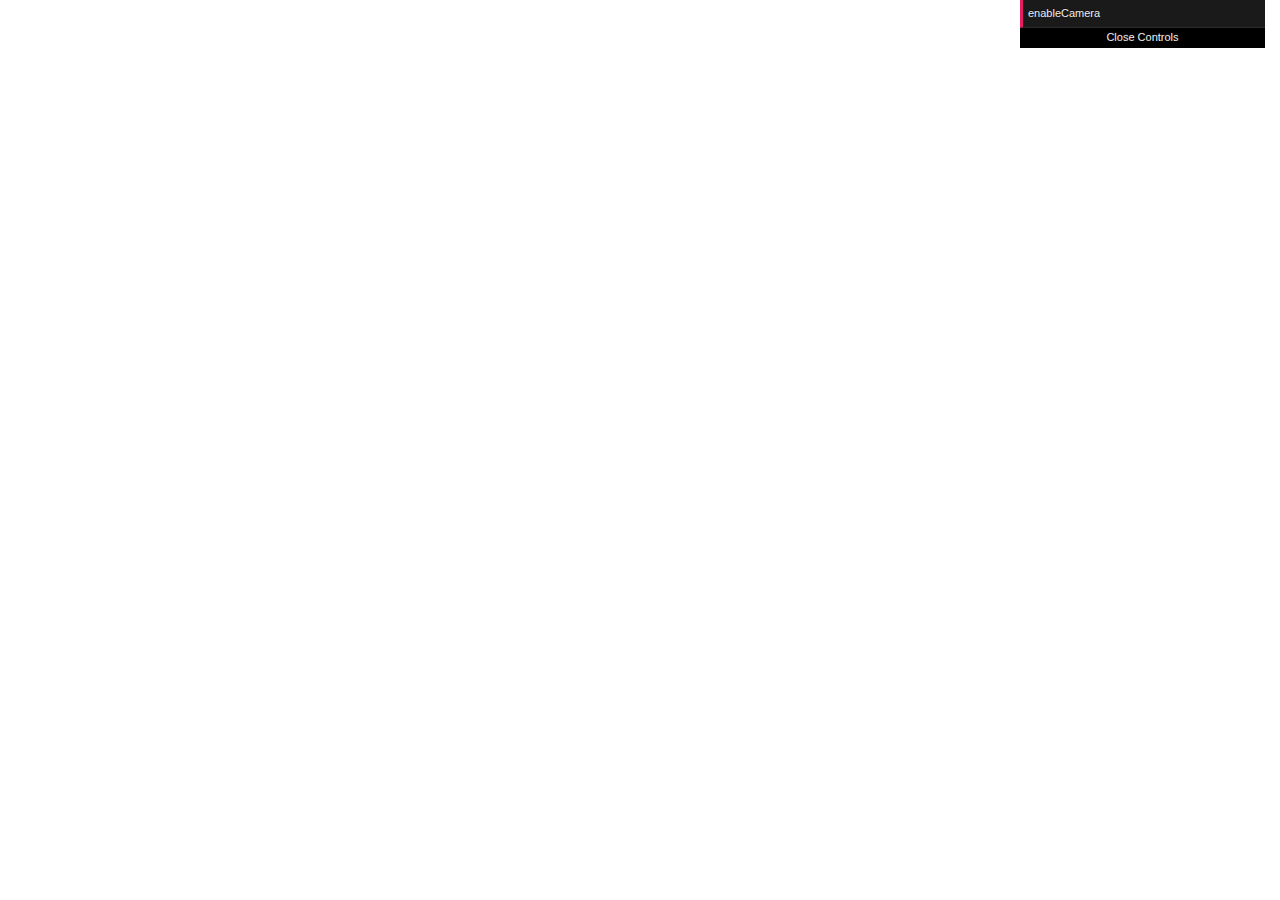
==== index.html @ 10839d5e "prvi commit, gravitacija, jump in progress, kolizija, placeholder scena, soundtrack" ====
<!DOCTYPE html>
<html>
<head>
    <title>Blast Jumper</title>

    <link rel="stylesheet" type="text/css" href="/common/style.css">

    <script type="text/javascript" src="/lib/gl-matrix-min.js"></script>
    <script type="text/javascript" src="/lib/dat.gui.min.js"></script>
    <script type="module" src="game/game.js"></script>
</head>
<body>
    <div class="fullscreen">
        <canvas id ="cnvs"></canvas>
    </div>
    <script>
        let playing = 0;
        soundtrack = new Audio("soundtrack.mp3")
        document.getElementById("cnvs").addEventListener("click", function (){
            if(playing == 0){
                playing == 1
                soundtrack.play();
            }
        })
        soundtrack.addEventListener('ended', function (){
            soundtrack.play()
        })
    </script>
</body>
</html>
---- common/style.css ----
body, html {
    margin: 0;
    padding: 0;
}

* {
    font-family: sans-serif;
}

.fullscreen {
    width: 100vw;
    height: 100vh;
    overflow: hidden;
}

.fullscreen > * {
    width: 100%;
    height: 100%;
}

.overlay {
    position: fixed;
    left: 20px;
    top: 20px;
}

a.back {
    display: block;
    padding: 5px 10px;
    background: #fff;
    border: 1px solid #ccc;
    cursor: pointer;
    text-decoration: none;
    color: #000;
}

a.back:hover {
    background: #ddd;
}
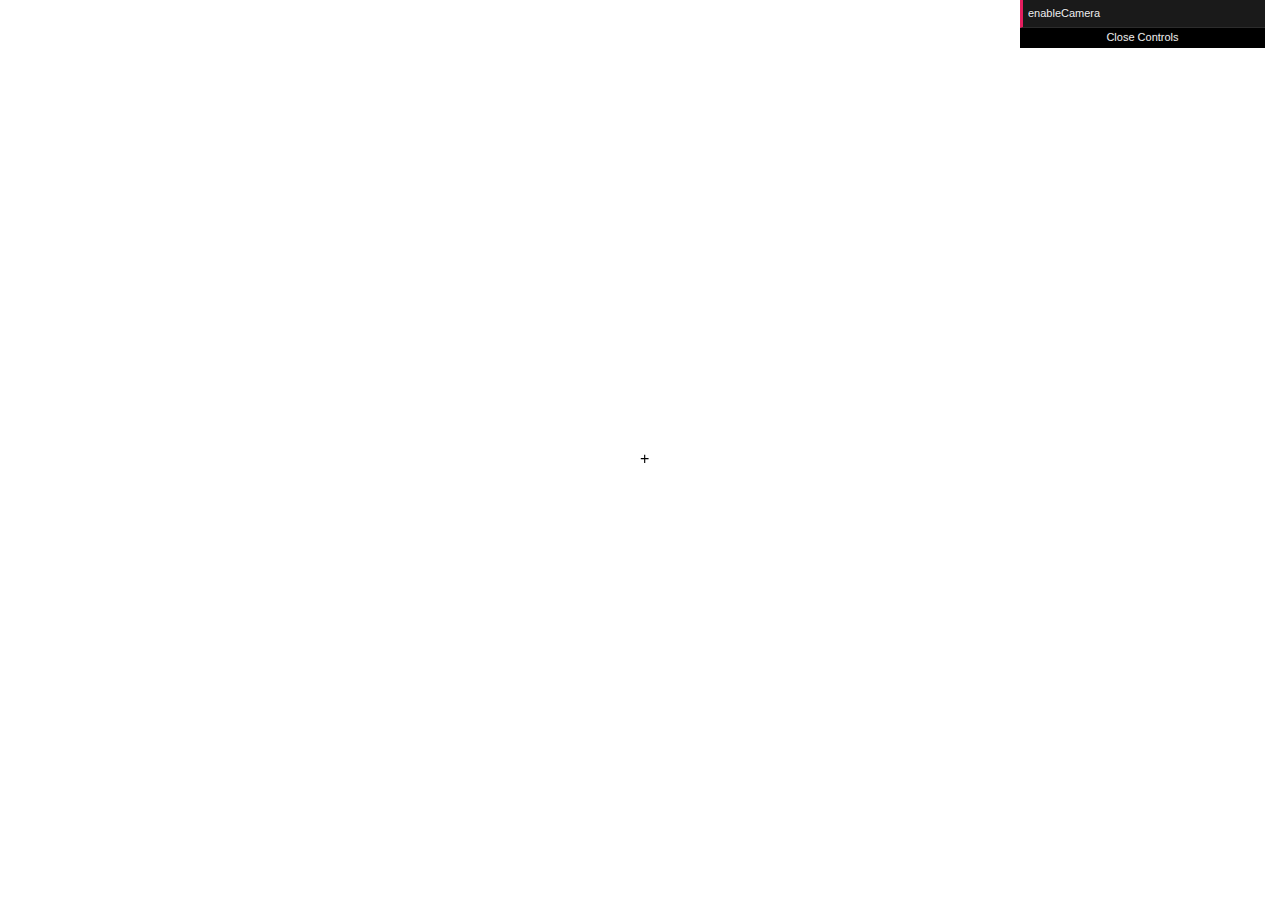
==== commit e6c205df: "bug fixes" ====
--- a/index.html
+++ b/index.html
@@ -8,18 +8,27 @@
     <script type="text/javascript" src="/lib/gl-matrix-min.js"></script>
     <script type="text/javascript" src="/lib/dat.gui.min.js"></script>
     <script type="module" src="game/game.js"></script>
+    <style>
+        .overlay {
+        position: fixed;
+        left: 50%;
+        top: 50%;
+    }</style>
 </head>
 <body>
+<div class = "overlay">+</div>
     <div class="fullscreen">
         <canvas id ="cnvs"></canvas>
     </div>
     <script>
+        let jmpable = true;
+        let accM = 0;
         let playing = 0;
         soundtrack = new Audio("soundtrack.mp3")
         document.getElementById("cnvs").addEventListener("click", function (){
             if(playing == 0){
                 playing == 1
-                soundtrack.play();
+                //soundtrack.play();
             }
         })
         soundtrack.addEventListener('ended', function (){
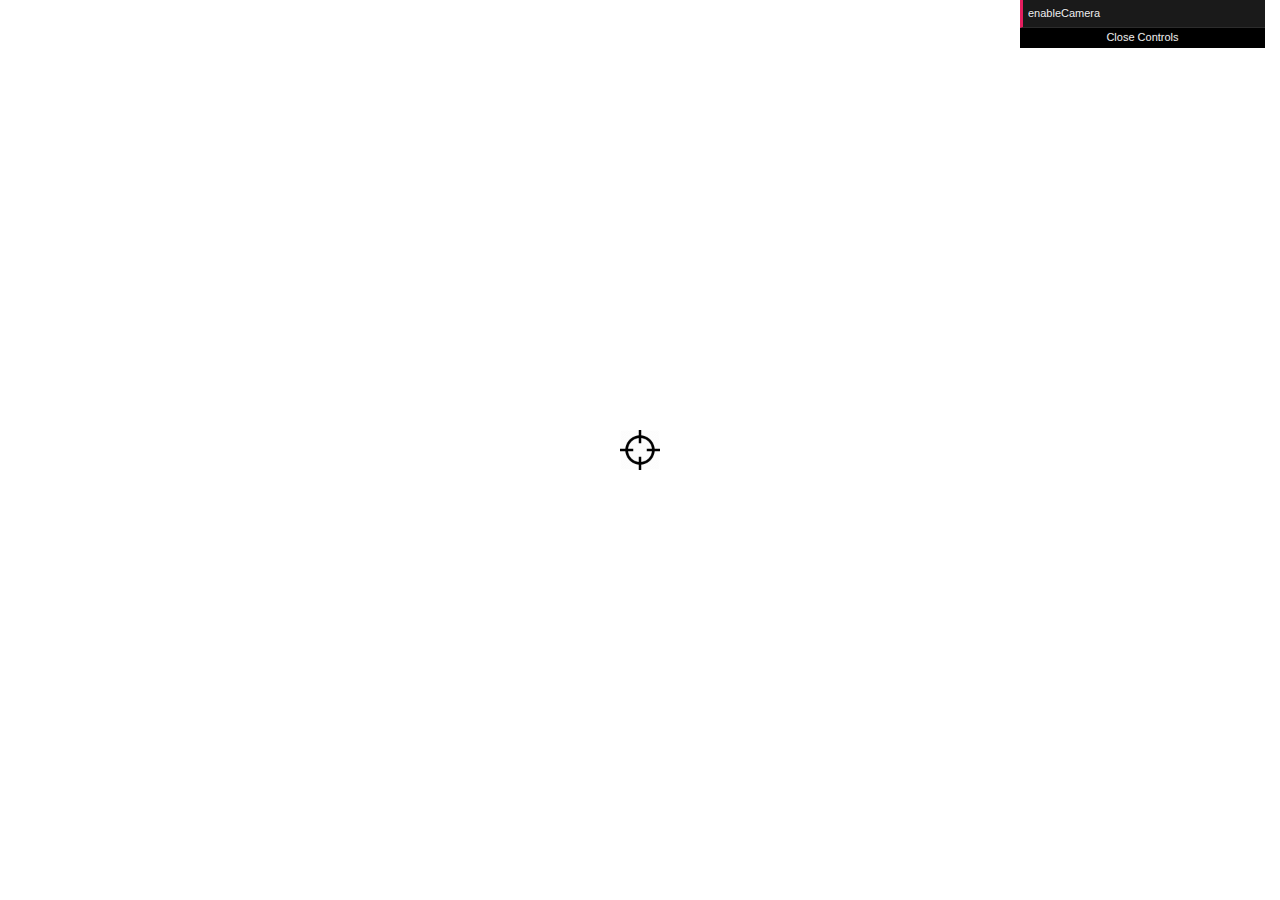
==== commit 024761ae: "scena, gravity blast tweaks, premikanje s platformo, crosshair final" ====
--- a/index.html
+++ b/index.html
@@ -13,15 +13,18 @@
         position: fixed;
         left: 50%;
         top: 50%;
+        margin-left: -20px;
+        margin-top: -20px;
     }</style>
 </head>
 <body>
-<div class = "overlay">+</div>
+<div class = "overlay"><img src="common/images/crosshair.png" width="40" height="40"></div>
     <div class="fullscreen">
         <canvas id ="cnvs"></canvas>
     </div>
     <script>
         let jmpable = true;
+        let blasting = false;
         let accM = 0;
         let playing = 0;
         soundtrack = new Audio("soundtrack.mp3")
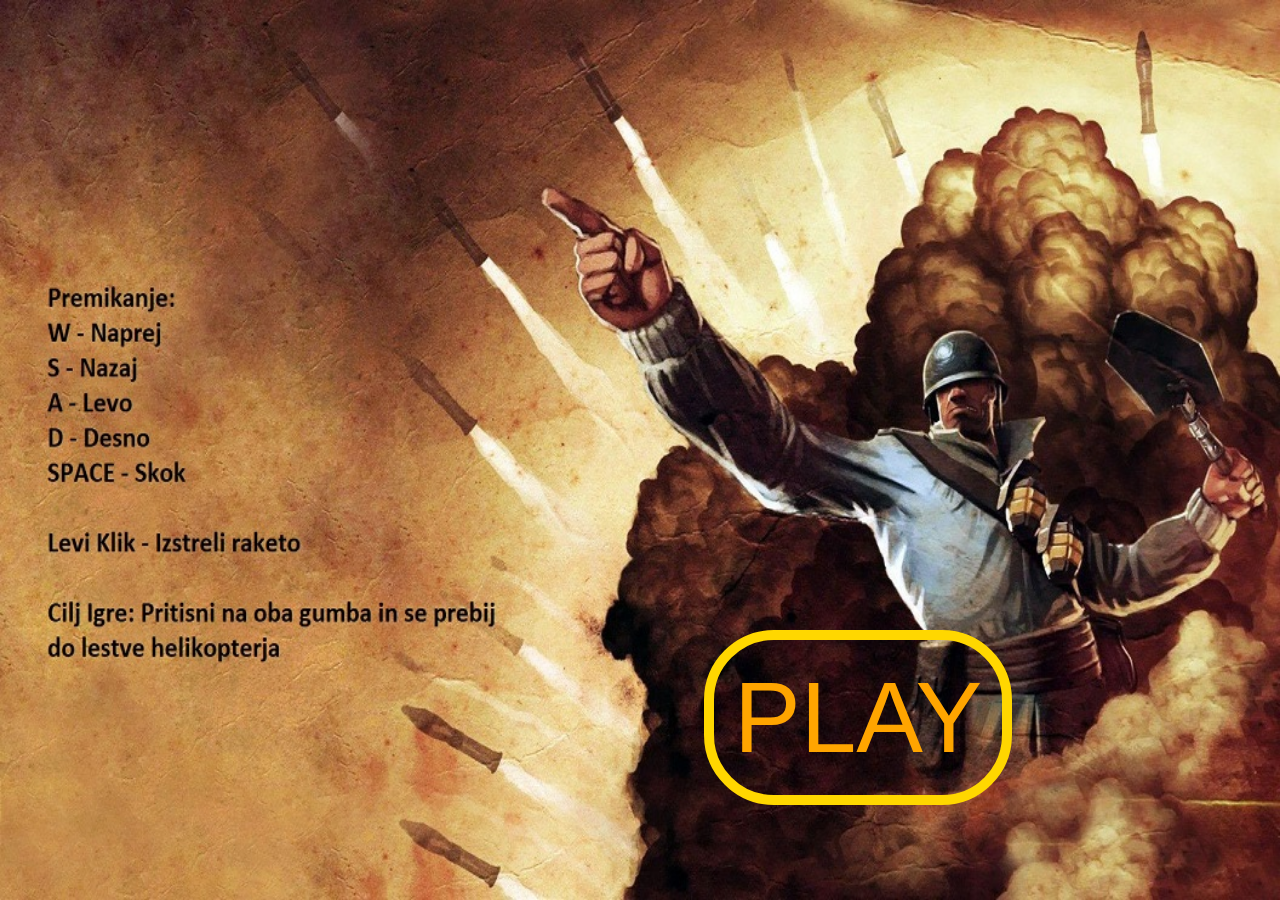
==== commit 8e5db759: "ekslozija efekt, rocket cooldown" ====
--- a/index.html
+++ b/index.html
@@ -1,42 +1,25 @@
-<!DOCTYPE html>
-<html>
-<head>
-    <title>Blast Jumper</title>
-
-    <link rel="stylesheet" type="text/css" href="/common/style.css">
-
-    <script type="text/javascript" src="/lib/gl-matrix-min.js"></script>
-    <script type="text/javascript" src="/lib/dat.gui.min.js"></script>
-    <script type="module" src="game/game.js"></script>
-    <style>
-        .overlay {
-        position: fixed;
-        left: 50%;
-        top: 50%;
-        margin-left: -20px;
-        margin-top: -20px;
-    }</style>
-</head>
-<body>
-<div class = "overlay"><img src="common/images/crosshair.png" width="40" height="40"></div>
-    <div class="fullscreen">
-        <canvas id ="cnvs"></canvas>
-    </div>
-    <script>
-        let jmpable = true;
-        let blasting = false;
-        let accM = 0;
-        let playing = 0;
-        soundtrack = new Audio("soundtrack.mp3")
-        document.getElementById("cnvs").addEventListener("click", function (){
-            if(playing == 0){
-                playing == 1
-                //soundtrack.play();
-            }
-        })
-        soundtrack.addEventListener('ended', function (){
-            soundtrack.play()
-        })
-    </script>
-</body>
-</html>
+<!DOCTYPE html>
+<html lang="en">
+<head>
+  <meta charset="UTF-8">
+  <link rel="stylesheet" type="text/css" href="/common/style.css">
+  <script type="module" src="./game/game.js"></script>
+  <title>Blast Jumper</title>
+</head>
+<body>
+<style>
+  body {
+    background-image: url('./common/images/soldierback.jpg');
+    background-repeat: no-repeat;
+    background-size: 100% 100%;
+    background-attachment: fixed;
+  }
+</style>
+<div class="PLAYGAME" id="PLAYGAME" style="cursor: pointer">PLAY</div>
+<script>
+  document.getElementById("PLAYGAME").addEventListener("click", function (){
+    window.location.href = "game.html";
+  })
+</script>
+</body>
+</html>--- a/common/style.css
+++ b/common/style.css
@@ -37,3 +37,16 @@
 a.back:hover {
     background: #ddd;
 }
+
+.PLAYGAME{
+    position: absolute;
+    left: 55%;
+    top: 70%;
+    border: 10px gold;
+    border-radius: 70px;
+    border-style: solid;
+    padding: 20px;
+    color:orange;
+    font-family: 'Gill Sans', sans-serif;
+    font-size: 100px;
+}
